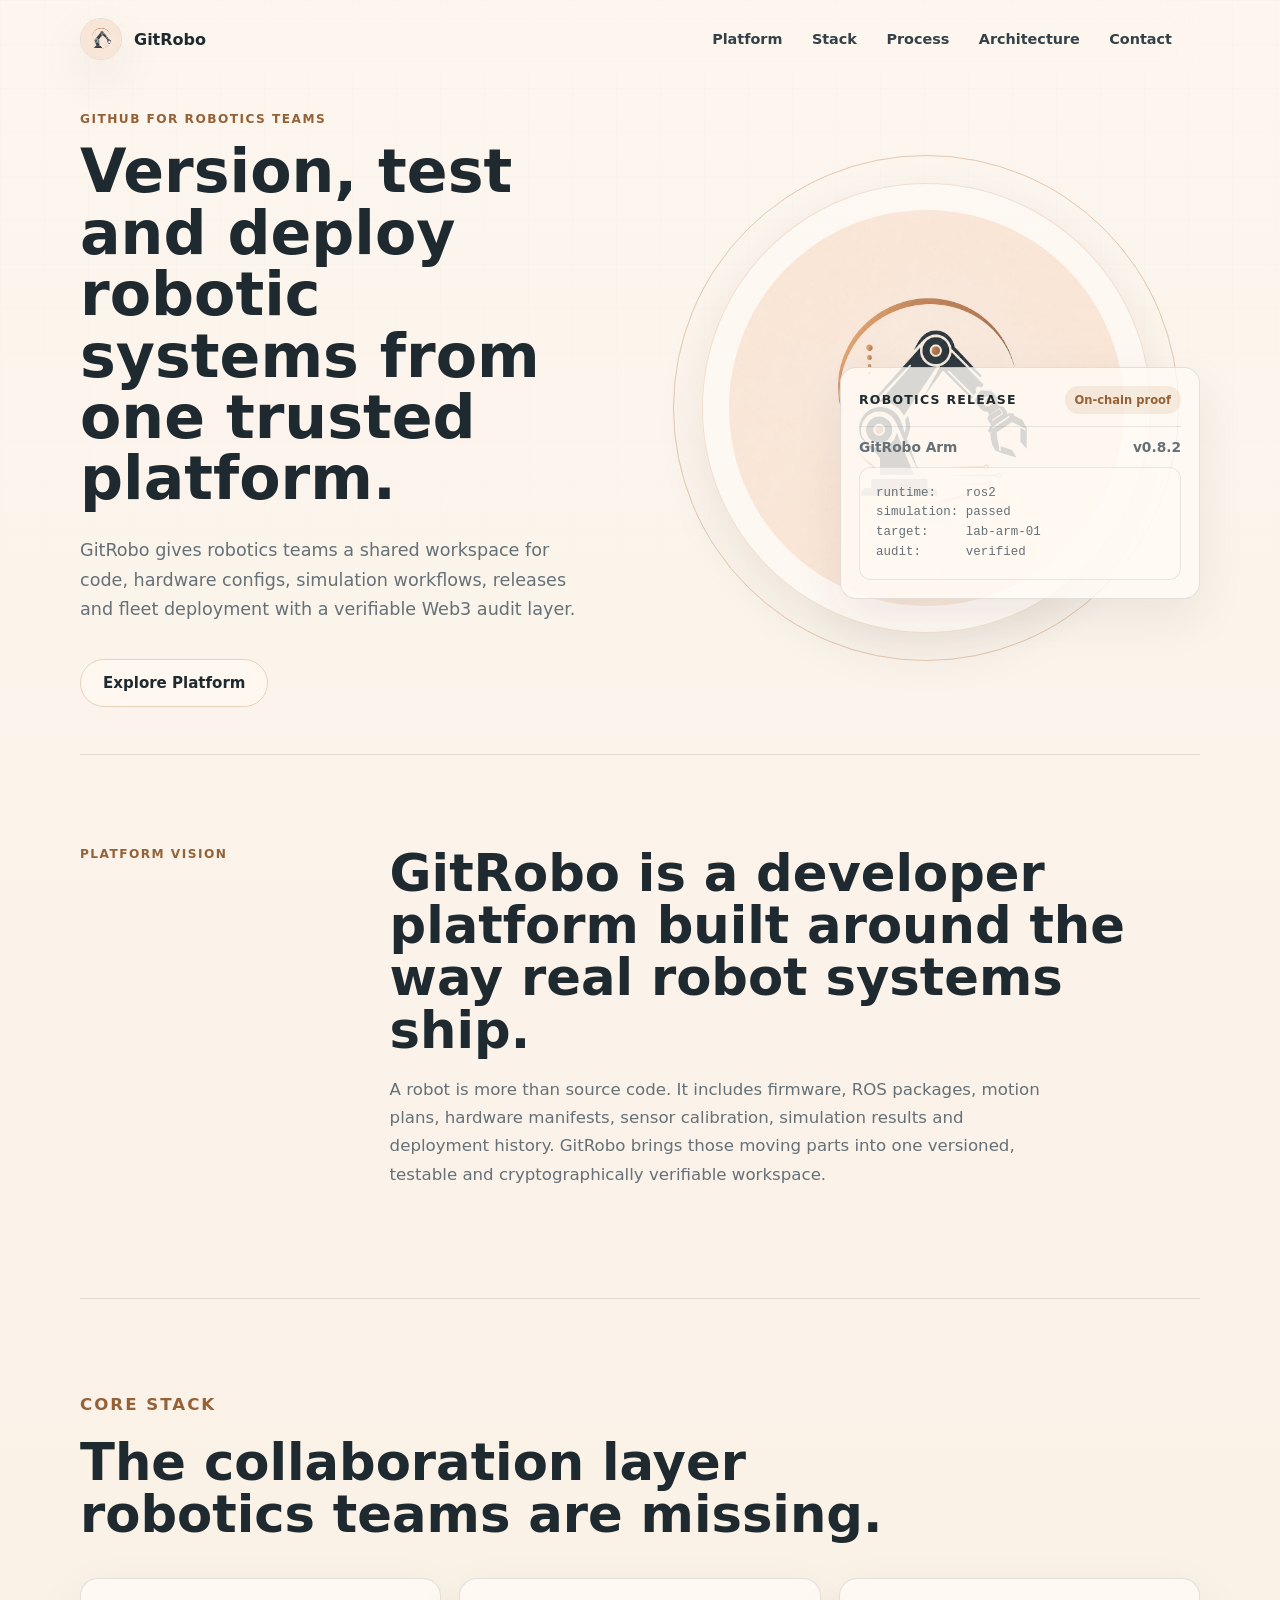
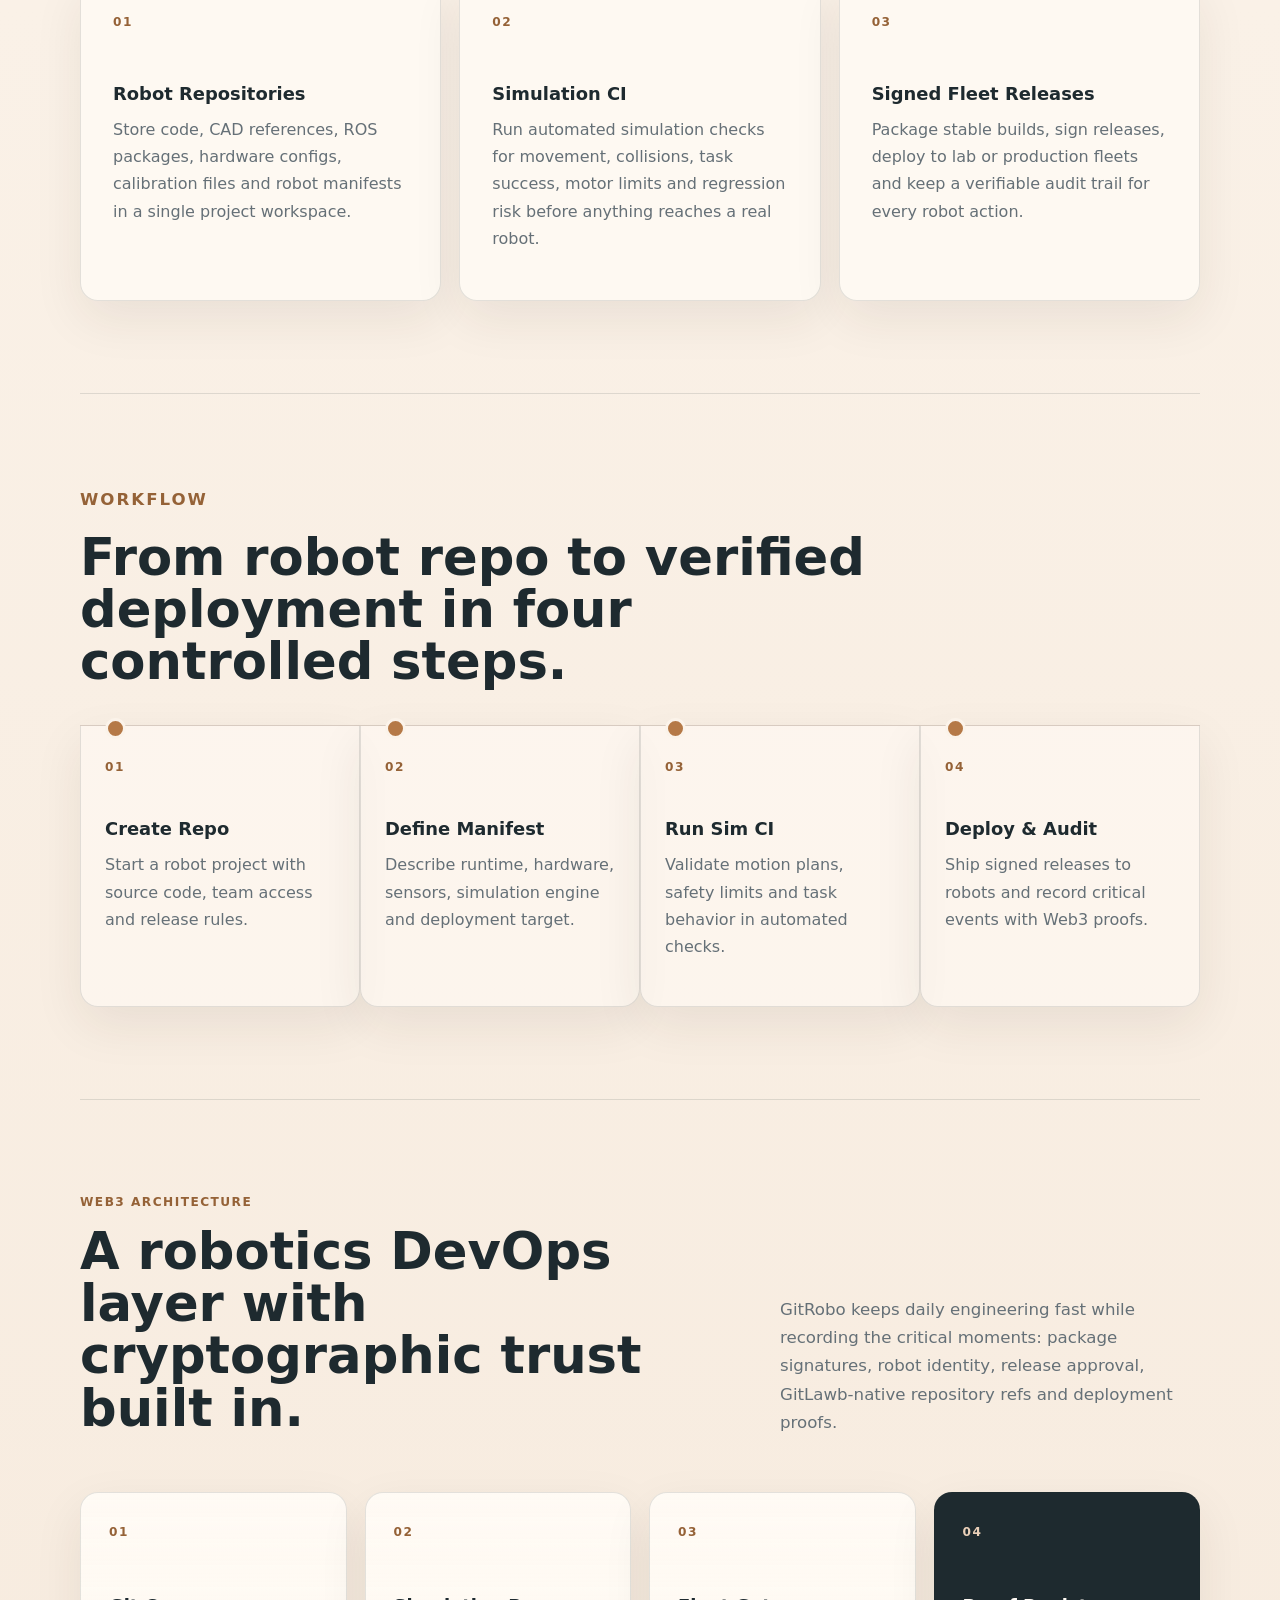
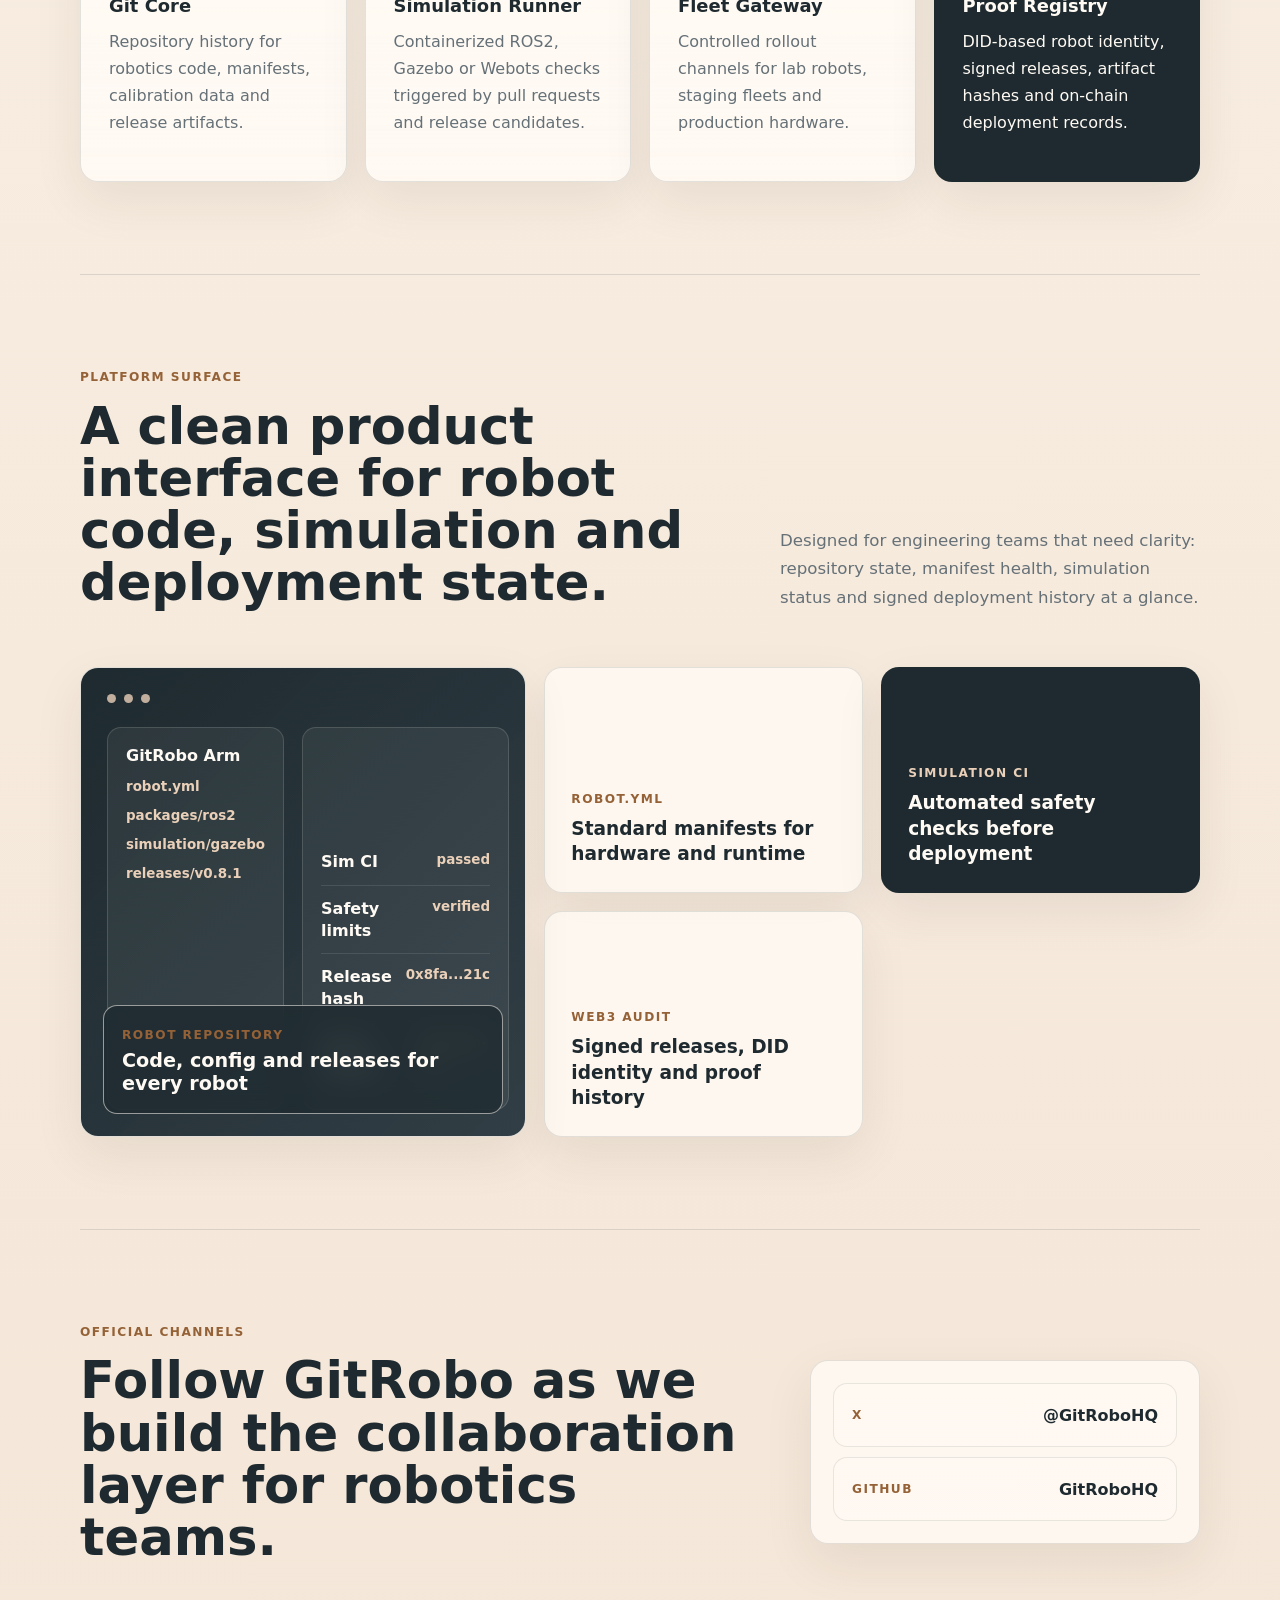
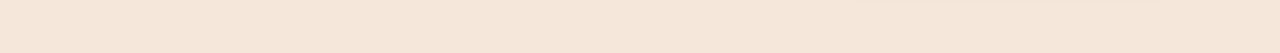
==== index.html @ 179873d1 "." ====
<!DOCTYPE html>
<html lang="en">
  <head>
    <meta charset="UTF-8" />
    <meta name="viewport" content="width=device-width, initial-scale=1.0" />
    <meta
      name="description"
      content="GitRobo is a Web3-ready developer platform for versioning, testing and deploying robotic systems."
    />
    <title>GitRobo | GitHub for Robotics</title>
    <link rel="icon" type="image/jpeg" href="assets/gitrobott.jpeg" />
    <link rel="apple-touch-icon" href="assets/apple-touch-icon.png" />
    <link rel="stylesheet" href="styles.css" />
  </head>
  <body>
    <header class="site-header">
      <a class="brand" href="#hero" aria-label="GitRobo home">
        <img src="assets/gitrobott.jpeg" alt="" class="brand__mark" />
        <span>GitRobo</span>
      </a>

      <nav class="site-nav" aria-label="Primary navigation">
        <a href="#overview">Platform</a>
        <a href="#features">Stack</a>
        <a href="#process">Process</a>
        <a href="#architecture">Architecture</a>
        <!-- <a href="app.html">Product</a> -->
        <a href="#contact">Contact</a>
      </nav>

      <!-- <a class="button button--small button--primary" href="app.html"
        >View Demo</a
      > -->
    </header>

    <main>
      <section class="hero section" id="hero">
        <div class="hero__content">
          <p class="eyebrow">GitHub for robotics teams</p>
          <h1>
            Version, test and deploy robotic systems from one trusted platform.
          </h1>
          <p class="hero__text">
            GitRobo gives robotics teams a shared workspace for code, hardware
            configs, simulation workflows, releases and fleet deployment with a
            verifiable Web3 audit layer.
          </p>
          <div class="hero__actions" aria-label="GitRobo actions">
            <!-- <a class="button button--primary" href="app.html"
              >Open Product Demo</a
            > -->
            <a class="button button--secondary" href="#overview"
              >Explore Platform</a
            >
          </div>
        </div>

        <div class="hero__visual" aria-label="GitRobo robotic arm logo">
          <div class="hero__image-shell">
            <img src="assets/gitrobott.jpeg" alt="GitRobo robotic arm logo" />
          </div>
          <div class="repo-panel" aria-label="GitRobo repository preview">
            <div class="repo-panel__topline">
              <span>Robotics Release</span>
              <strong>On-chain proof</strong>
            </div>
            <div class="repo-panel__meta">
              <span>GitRobo Arm</span>
              <span>v0.8.2</span>
            </div>
            <pre><code>runtime:    ros2
simulation: passed
target:     lab-arm-01
audit:      verified</code></pre>
          </div>
        </div>
      </section>

      <section class="intro section" id="overview">
        <div class="section-label">Platform Vision</div>
        <div class="intro__copy">
          <h2>
            GitRobo is a developer platform built around the way real robot
            systems ship.
          </h2>
          <p>
            A robot is more than source code. It includes firmware, ROS
            packages, motion plans, hardware manifests, sensor calibration,
            simulation results and deployment history. GitRobo brings those
            moving parts into one versioned, testable and cryptographically
            verifiable workspace.
          </p>
        </div>
      </section>

      <section class="features section" id="features">
        <div class="section-heading">
          <p class="eyebrow">Core Stack</p>
          <h2>The collaboration layer robotics teams are missing.</h2>
        </div>

        <div class="feature-grid">
          <article class="card">
            <span class="card__index">01</span>
            <h3>Robot Repositories</h3>
            <p>
              Store code, CAD references, ROS packages, hardware configs,
              calibration files and robot manifests in a single project
              workspace.
            </p>
          </article>
          <article class="card">
            <span class="card__index">02</span>
            <h3>Simulation CI</h3>
            <p>
              Run automated simulation checks for movement, collisions, task
              success, motor limits and regression risk before anything reaches
              a real robot.
            </p>
          </article>
          <article class="card">
            <span class="card__index">03</span>
            <h3>Signed Fleet Releases</h3>
            <p>
              Package stable builds, sign releases, deploy to lab or production
              fleets and keep a verifiable audit trail for every robot action.
            </p>
          </article>
        </div>
      </section>

      <section class="process section" id="process">
        <div class="section-heading">
          <p class="eyebrow">Workflow</p>
          <h2>
            From robot repo to verified deployment in four controlled steps.
          </h2>
        </div>

        <div class="timeline">
          <article class="step">
            <span>01</span>
            <h3>Create Repo</h3>
            <p>
              Start a robot project with source code, team access and release
              rules.
            </p>
          </article>
          <article class="step">
            <span>02</span>
            <h3>Define Manifest</h3>
            <p>
              Describe runtime, hardware, sensors, simulation engine and
              deployment target.
            </p>
          </article>
          <article class="step">
            <span>03</span>
            <h3>Run Sim CI</h3>
            <p>
              Validate motion plans, safety limits and task behavior in
              automated checks.
            </p>
          </article>
          <article class="step">
            <span>04</span>
            <h3>Deploy & Audit</h3>
            <p>
              Ship signed releases to robots and record critical events with
              Web3 proofs.
            </p>
          </article>
        </div>
      </section>

      <section class="architecture section" id="architecture">
        <div class="section-heading section-heading--split">
          <div>
            <p class="eyebrow">Web3 Architecture</p>
            <h2>A robotics DevOps layer with cryptographic trust built in.</h2>
          </div>
          <p>
            GitRobo keeps daily engineering fast while recording the critical
            moments: package signatures, robot identity, release approval,
            GitLawb-native repository refs and deployment proofs.
          </p>
        </div>

        <div class="architecture-grid">
          <article class="architecture-card">
            <span>01</span>
            <h3>Git Core</h3>
            <p>
              Repository history for robotics code, manifests, calibration data
              and release artifacts.
            </p>
          </article>
          <article class="architecture-card">
            <span>02</span>
            <h3>Simulation Runner</h3>
            <p>
              Containerized ROS2, Gazebo or Webots checks triggered by pull
              requests and release candidates.
            </p>
          </article>
          <article class="architecture-card">
            <span>03</span>
            <h3>Fleet Gateway</h3>
            <p>
              Controlled rollout channels for lab robots, staging fleets and
              production hardware.
            </p>
          </article>
          <article class="architecture-card architecture-card--dark">
            <span>04</span>
            <h3>Proof Registry</h3>
            <p>
              DID-based robot identity, signed releases, artifact hashes and
              on-chain deployment records.
            </p>
          </article>
        </div>
      </section>

      <section class="gallery section" id="gallery">
        <div class="section-heading section-heading--split">
          <div>
            <p class="eyebrow">Platform Surface</p>
            <h2>
              A clean product interface for robot code, simulation and
              deployment state.
            </h2>
          </div>
          <p>
            Designed for engineering teams that need clarity: repository state,
            manifest health, simulation status and signed deployment history at
            a glance.
          </p>
        </div>

        <div class="gallery-grid">
          <article class="gallery-feature">
            <div
              class="product-window"
              aria-label="GitRobo product interface preview"
            >
              <div class="product-window__bar">
                <span></span>
                <span></span>
                <span></span>
              </div>
              <div class="product-window__body">
                <div class="repo-tree">
                  <strong>GitRobo Arm</strong>
                  <span>robot.yml</span>
                  <span>packages/ros2</span>
                  <span>simulation/gazebo</span>
                  <span>releases/v0.8.1</span>
                </div>
                <div class="pipeline-list">
                  <p><strong>Sim CI</strong><span>passed</span></p>
                  <p><strong>Safety limits</strong><span>verified</span></p>
                  <p><strong>Release hash</strong><span>0x8fa...21c</span></p>
                  <p><strong>Fleet target</strong><span>lab-arm-01</span></p>
                </div>
              </div>
            </div>
            <div class="gallery-feature__caption">
              <span>Robot Repository</span>
              <strong>Code, config and releases for every robot</strong>
            </div>
          </article>
          <article class="gallery-card">
            <span>robot.yml</span>
            <strong>Standard manifests for hardware and runtime</strong>
          </article>
          <article class="gallery-card">
            <span>Simulation CI</span>
            <strong>Automated safety checks before deployment</strong>
          </article>
          <article class="gallery-card">
            <span>Web3 Audit</span>
            <strong>Signed releases, DID identity and proof history</strong>
          </article>
        </div>
      </section>
    </main>

    <footer class="contact section" id="contact">
      <div>
        <p class="eyebrow">Official Channels</p>
        <h2>
          Follow GitRobo as we build the collaboration layer for robotics teams.
        </h2>
      </div>
      <div class="contact__panel">
        <a
          class="social-link"
          href="https://x.com/GitRoboHQ"
          target="_blank"
          rel="noreferrer"
        >
          <span>X</span>
          <strong>@GitRoboHQ</strong>
        </a>
        <a
          class="social-link"
          href="https://github.com/GitRoboHQ"
          target="_blank"
          rel="noreferrer"
        >
          <span>GitHub</span>
          <strong>GitRoboHQ</strong>
        </a>
      </div>
    </footer>
  </body>
</html>
---- styles.css ----
:root {
  --color-cream-50: #fbf3ea;
  --color-cream-100: #f4e6d7;
  --color-cream-200: #ead6c3;
  --color-graphite-900: #1e2a2f;
  --color-graphite-700: #344148;
  --color-graphite-500: #657077;
  --color-bronze-600: #b57947;
  --color-bronze-700: #956237;
  --color-bronze-100: #ead0b9;
  --color-surface: rgba(255, 250, 244, 0.82);
  --color-line: rgba(30, 42, 47, 0.12);
  --shadow-soft: 0 18px 50px rgba(56, 41, 29, 0.08);
  --radius-card: 18px;
  --radius-control: 999px;
  --container: min(1120px, calc(100vw - 40px));
  --font-main: Inter, ui-sans-serif, system-ui, -apple-system,
    BlinkMacSystemFont, "Segoe UI", sans-serif;
}

* {
  box-sizing: border-box;
}

html {
  scroll-behavior: smooth;
}

body {
  margin: 0;
  min-width: 320px;
  color: var(--color-graphite-900);
  font-family: var(--font-main);
  background: linear-gradient(
      180deg,
      rgba(255, 250, 244, 0.42),
      rgba(244, 230, 215, 0.92)
    ),
    var(--color-cream-50);
}

body::before {
  position: fixed;
  inset: 0;
  z-index: -1;
  pointer-events: none;
  content: "";
  background-image: linear-gradient(
      rgba(30, 42, 47, 0.035) 1px,
      transparent 1px
    ),
    linear-gradient(90deg, rgba(30, 42, 47, 0.035) 1px, transparent 1px);
  background-size: 44px 44px;
  mask-image: linear-gradient(to bottom, rgba(0, 0, 0, 0.34), transparent 76%);
}

a {
  color: inherit;
  text-decoration: none;
}

img {
  display: block;
  max-width: 100%;
}

.site-header {
  position: sticky;
  top: 0;
  z-index: 10;
  display: grid;
  grid-template-columns: auto 1fr auto;
  gap: 28px;
  align-items: center;
  width: var(--container);
  margin: 0 auto;
  padding: 18px 0;
  backdrop-filter: blur(16px);
}

.brand,
.site-nav,
.hero__actions,
.contact__panel {
  display: flex;
  align-items: center;
}

.brand {
  gap: 12px;
  font-size: 1rem;
  font-weight: 800;
  letter-spacing: 0;
}

.brand__mark {
  width: 42px;
  height: 42px;
  border: 1px solid var(--color-line);
  border-radius: 50%;
  object-fit: cover;
  box-shadow: var(--shadow-soft);
}

.site-nav {
  justify-content: flex-end;
  gap: clamp(14px, 2.3vw, 30px);
  color: var(--color-graphite-700);
  font-size: 0.9rem;
  font-weight: 600;
}

.site-nav a {
  transition: color 180ms ease;
}

.site-nav a:hover {
  color: var(--color-bronze-700);
}

.button {
  display: inline-flex;
  align-items: center;
  justify-content: center;
  min-height: 48px;
  padding: 0 22px;
  border: 1px solid transparent;
  border-radius: var(--radius-control);
  font-size: 0.94rem;
  font-weight: 800;
  transition: transform 180ms ease, border-color 180ms ease,
    background 180ms ease;
}

.button:hover {
  transform: translateY(-1px);
}

.button--small {
  min-height: 42px;
  padding-inline: 18px;
  font-size: 0.86rem;
}

.button--primary {
  color: #fffaf4;
  background: var(--color-graphite-900);
}

.button--primary:hover {
  background: #111a1e;
}

.button--secondary {
  color: var(--color-graphite-900);
  border-color: var(--color-bronze-100);
  background: rgba(255, 250, 244, 0.62);
}

.button--secondary:hover {
  border-color: var(--color-bronze-600);
}

.section {
  width: var(--container);
  margin: 0 auto;
}

.hero {
  display: grid;
  grid-template-columns: minmax(0, 0.95fr) minmax(360px, 1.05fr);
  gap: clamp(44px, 6vw, 88px);
  align-items: center;
  min-height: calc(84svh - 80px);
  padding: 28px 0 44px;
}

.hero__content {
  max-width: 640px;
}

.eyebrow,
.section-label,
.card__index,
.step span,
.architecture-card span,
.gallery-card span,
.gallery-feature__caption span {
  color: var(--color-bronze-700);
  font-size: 0.76rem;
  font-weight: 800;
  letter-spacing: 0.12em;
  text-transform: uppercase;
}

h1,
h2,
h3,
p {
  margin-top: 0;
}

h1,
h2 {
  letter-spacing: 0;
  line-height: 1.02;
}

h1 {
  max-width: 760px;
  margin-bottom: 26px;
  font-size: clamp(2.9rem, 4.7vw, 4.8rem);
  font-weight: 800;
}

h2 {
  margin-bottom: 20px;
  font-size: clamp(2.1rem, 4vw, 4rem);
  font-weight: 800;
}

h3 {
  margin-bottom: 12px;
  font-size: 1.12rem;
}

p {
  color: var(--color-graphite-500);
  line-height: 1.7;
}

.hero__text {
  max-width: 560px;
  margin-bottom: 34px;
  font-size: 1.1rem;
}

.hero__actions {
  flex-wrap: wrap;
  gap: 12px;
}

.hero__visual {
  position: relative;
  display: grid;
  place-items: center;
  min-height: 410px;
}

.hero__visual::before,
.hero__visual::after {
  position: absolute;
  content: "";
  border: 1px solid rgba(181, 121, 71, 0.36);
  border-radius: 50%;
}

.hero__visual::before {
  width: min(92%, 560px);
  aspect-ratio: 1;
}

.hero__visual::after {
  width: min(68%, 410px);
  aspect-ratio: 1;
  border-color: rgba(30, 42, 47, 0.08);
}

.hero__image-shell {
  position: relative;
  z-index: 1;
  width: min(82%, 470px);
  padding: clamp(16px, 2.4vw, 26px);
  border: 1px solid rgba(181, 121, 71, 0.2);
  border-radius: 50%;
  background: rgba(255, 250, 244, 0.72);
  box-shadow: var(--shadow-soft);
}

.hero__image-shell img {
  aspect-ratio: 1;
  border-radius: 50%;
  object-fit: cover;
}

.repo-panel {
  position: absolute;
  right: 0;
  bottom: 34px;
  z-index: 2;
  width: min(78%, 360px);
  padding: 18px;
  border: 1px solid var(--color-line);
  border-radius: 16px;
  background: var(--color-surface);
  box-shadow: var(--shadow-soft);
}

.repo-panel__topline {
  display: flex;
  align-items: center;
  justify-content: space-between;
  gap: 14px;
  margin-bottom: 12px;
}

.repo-panel__topline span,
.repo-panel__meta,
.repo-panel pre {
  color: var(--color-graphite-500);
}

.repo-panel__topline span {
  color: var(--color-graphite-900);
  font-size: 0.78rem;
  font-weight: 800;
  letter-spacing: 0.1em;
  text-transform: uppercase;
}

.repo-panel__topline strong {
  flex: 0 0 auto;
  padding: 7px 10px;
  border-radius: var(--radius-control);
  color: var(--color-bronze-700);
  background: rgba(181, 121, 71, 0.12);
  font-size: 0.72rem;
  font-weight: 800;
  white-space: nowrap;
}

.repo-panel__meta {
  display: flex;
  align-items: center;
  justify-content: space-between;
  gap: 12px;
  margin-bottom: 12px;
  padding-top: 12px;
  border-top: 1px solid rgba(30, 42, 47, 0.1);
  font-size: 0.86rem;
  font-weight: 750;
}

.repo-panel pre {
  margin: 0;
  padding: 16px;
  overflow: hidden;
  border: 1px solid rgba(30, 42, 47, 0.1);
  border-radius: 12px;
  background: rgba(255, 250, 244, 0.68);
  font-family: "SFMono-Regular", Consolas, "Liberation Mono", monospace;
  font-size: 0.78rem;
  line-height: 1.58;
  white-space: pre-wrap;
}

.intro,
.features,
.process,
.architecture,
.gallery,
.contact {
  padding: 92px 0;
  border-top: 1px solid var(--color-line);
}

.intro {
  display: grid;
  grid-template-columns: 220px 1fr;
  gap: clamp(30px, 7vw, 96px);
}

.intro__copy {
  max-width: 830px;
}

.intro__copy p,
.section-heading > p,
.section-heading--split > p {
  max-width: 660px;
  font-size: 1.04rem;
}

.section-heading {
  max-width: 820px;
  margin-bottom: 38px;
}

.section-heading--split {
  display: grid;
  grid-template-columns: minmax(0, 1fr) minmax(280px, 420px);
  gap: 36px;
  max-width: none;
  align-items: end;
}

.feature-grid {
  display: grid;
  grid-template-columns: repeat(3, minmax(0, 1fr));
  gap: 18px;
}

.card,
.step,
.gallery-card {
  border: 1px solid var(--color-line);
  border-radius: var(--radius-card);
  background: var(--color-surface);
  box-shadow: var(--shadow-soft);
}

.card {
  min-height: 270px;
  padding: 32px;
}

.card__index {
  display: inline-block;
  margin-bottom: 54px;
}

.timeline {
  display: grid;
  grid-template-columns: repeat(4, minmax(0, 1fr));
  border-top: 1px solid rgba(181, 121, 71, 0.36);
}

.step {
  position: relative;
  min-height: 245px;
  margin-top: -1px;
  padding: 30px 24px;
  border-top-left-radius: 0;
  border-top-right-radius: 0;
  background: rgba(255, 250, 244, 0.58);
}

.step::before {
  position: absolute;
  top: -8px;
  left: 24px;
  width: 15px;
  height: 15px;
  border: 3px solid var(--color-cream-50);
  border-radius: 50%;
  background: var(--color-bronze-600);
  content: "";
}

.step span {
  display: inline-block;
  margin-bottom: 44px;
}

.architecture-grid {
  display: grid;
  grid-template-columns: repeat(4, minmax(0, 1fr));
  gap: 18px;
}

.architecture-card {
  min-height: 290px;
  padding: 28px;
  border: 1px solid var(--color-line);
  border-radius: var(--radius-card);
  background: linear-gradient(
      180deg,
      rgba(255, 250, 244, 0.88),
      rgba(255, 250, 244, 0.62)
    ),
    var(--color-surface);
  box-shadow: var(--shadow-soft);
}

.architecture-card span {
  display: inline-block;
  margin-bottom: 56px;
}

.architecture-card--dark {
  background: var(--color-graphite-900);
}

.architecture-card--dark h3,
.architecture-card--dark p {
  color: #fffaf4;
}

.architecture-card--dark span {
  color: var(--color-bronze-100);
}

.gallery-grid {
  display: grid;
  grid-template-columns: 1.4fr 1fr 1fr;
  grid-template-rows: repeat(2, minmax(210px, auto));
  gap: 18px;
}

.gallery-feature {
  position: relative;
  display: grid;
  align-items: stretch;
  grid-row: span 2;
  min-height: 470px;
  overflow: hidden;
  border: 1px solid var(--color-line);
  border-radius: var(--radius-card);
  background: var(--color-surface);
  box-shadow: var(--shadow-soft);
}

.product-window {
  display: flex;
  min-height: 100%;
  padding: 26px;
  flex-direction: column;
  background: linear-gradient(
      135deg,
      rgba(30, 42, 47, 0.96),
      rgba(52, 65, 72, 0.88)
    ),
    var(--color-graphite-900);
}

.product-window__bar {
  display: flex;
  gap: 8px;
  margin-bottom: 24px;
}

.product-window__bar span {
  width: 9px;
  height: 9px;
  border-radius: 50%;
  background: rgba(234, 208, 185, 0.8);
}

.product-window__body {
  display: grid;
  grid-template-columns: 0.86fr 1.14fr;
  gap: 18px;
  flex: 1;
}

.repo-tree,
.pipeline-list {
  padding: 18px;
  border: 1px solid rgba(255, 250, 244, 0.14);
  border-radius: 14px;
  background: rgba(255, 250, 244, 0.06);
}

.repo-tree {
  display: flex;
  flex-direction: column;
  gap: 14px;
}

.repo-tree strong,
.pipeline-list strong {
  color: #fffaf4;
}

.repo-tree span,
.pipeline-list span {
  color: var(--color-bronze-100);
  font-size: 0.84rem;
  font-weight: 700;
}

.pipeline-list {
  display: flex;
  flex-direction: column;
  justify-content: flex-end;
  gap: 12px;
}

.pipeline-list p {
  display: flex;
  justify-content: space-between;
  gap: 14px;
  margin: 0;
  padding-bottom: 12px;
  border-bottom: 1px solid rgba(255, 250, 244, 0.1);
  line-height: 1.35;
}

.gallery-feature__caption {
  position: absolute;
  right: 22px;
  bottom: 22px;
  left: 22px;
  padding: 18px;
  border: 1px solid rgba(255, 250, 244, 0.55);
  border-radius: 14px;
  background: rgba(30, 42, 47, 0.82);
  backdrop-filter: blur(14px);
}

.gallery-feature__caption strong {
  display: block;
  margin-top: 6px;
  color: #fffaf4;
  font-size: 1.2rem;
}

.gallery-card {
  display: flex;
  min-height: 210px;
  padding: 26px;
  flex-direction: column;
  justify-content: flex-end;
}

.gallery-card strong {
  display: block;
  max-width: 260px;
  margin-top: 10px;
  font-size: 1.16rem;
  line-height: 1.35;
}

.gallery-card:nth-child(3) {
  background: var(--color-graphite-900);
}

.gallery-card:nth-child(3) strong {
  color: #fffaf4;
}

.gallery-card:nth-child(3) span {
  color: var(--color-bronze-100);
}

.contact {
  display: grid;
  grid-template-columns: minmax(0, 1fr) minmax(280px, 390px);
  gap: 48px;
  align-items: center;
  padding-bottom: 70px;
}

.contact h2 {
  max-width: 780px;
}

.contact__panel {
  align-items: stretch;
  padding: 22px;
  border: 1px solid var(--color-line);
  border-radius: var(--radius-card);
  flex-direction: column;
  gap: 10px;
  background: var(--color-surface);
  box-shadow: var(--shadow-soft);
}

.social-link {
  display: flex;
  align-items: center;
  justify-content: space-between;
  gap: 18px;
  min-height: 64px;
  padding: 0 18px;
  border: 1px solid rgba(30, 42, 47, 0.1);
  border-radius: 14px;
  color: var(--color-graphite-900);
  background: rgba(255, 250, 244, 0.56);
  transition: border-color 180ms ease, background 180ms ease,
    transform 180ms ease;
}

.social-link:hover {
  transform: translateY(-1px);
  border-color: rgba(181, 121, 71, 0.4);
  background: rgba(255, 250, 244, 0.82);
}

.social-link span {
  color: var(--color-bronze-700);
  font-size: 0.76rem;
  font-weight: 800;
  letter-spacing: 0.12em;
  text-transform: uppercase;
}

.social-link strong {
  font-size: 1rem;
  font-weight: 800;
}

@media (max-width: 920px) {
  .site-header {
    grid-template-columns: 1fr auto;
  }

  .site-nav {
    display: none;
  }

  .hero,
  .intro,
  .section-heading--split,
  .contact {
    grid-template-columns: 1fr;
  }

  .hero {
    min-height: auto;
    padding-top: 54px;
  }

  .hero__visual {
    min-height: 440px;
  }

  .feature-grid,
  .architecture-grid,
  .timeline {
    grid-template-columns: repeat(2, minmax(0, 1fr));
  }

  .gallery-grid {
    grid-template-columns: 1fr 1fr;
  }
}

@media (max-width: 640px) {
  :root {
    --container: min(100vw - 28px, 1120px);
  }

  .site-header {
    padding: 14px 0;
  }

  .brand__mark {
    width: 36px;
    height: 36px;
  }

  .button--small {
    min-height: 38px;
    padding-inline: 14px;
  }

  h1 {
    font-size: clamp(2.55rem, 12vw, 3.8rem);
  }

  .hero {
    padding-bottom: 74px;
  }

  .hero__visual {
    min-height: 350px;
  }

  .hero__image-shell {
    width: min(88%, 340px);
  }

  .repo-panel {
    right: 8px;
    bottom: 18px;
    width: min(92%, 330px);
  }

  .intro,
  .features,
  .process,
  .architecture,
  .gallery,
  .contact {
    padding: 68px 0;
  }

  .feature-grid,
  .architecture-grid,
  .timeline,
  .gallery-grid {
    grid-template-columns: 1fr;
  }

  .card,
  .step,
  .gallery-card {
    min-height: auto;
  }

  .card__index,
  .step span {
    margin-bottom: 34px;
  }

  .gallery-feature {
    min-height: 360px;
  }

  .product-window {
    padding: 18px;
  }

  .product-window__body {
    grid-template-columns: 1fr;
  }
}
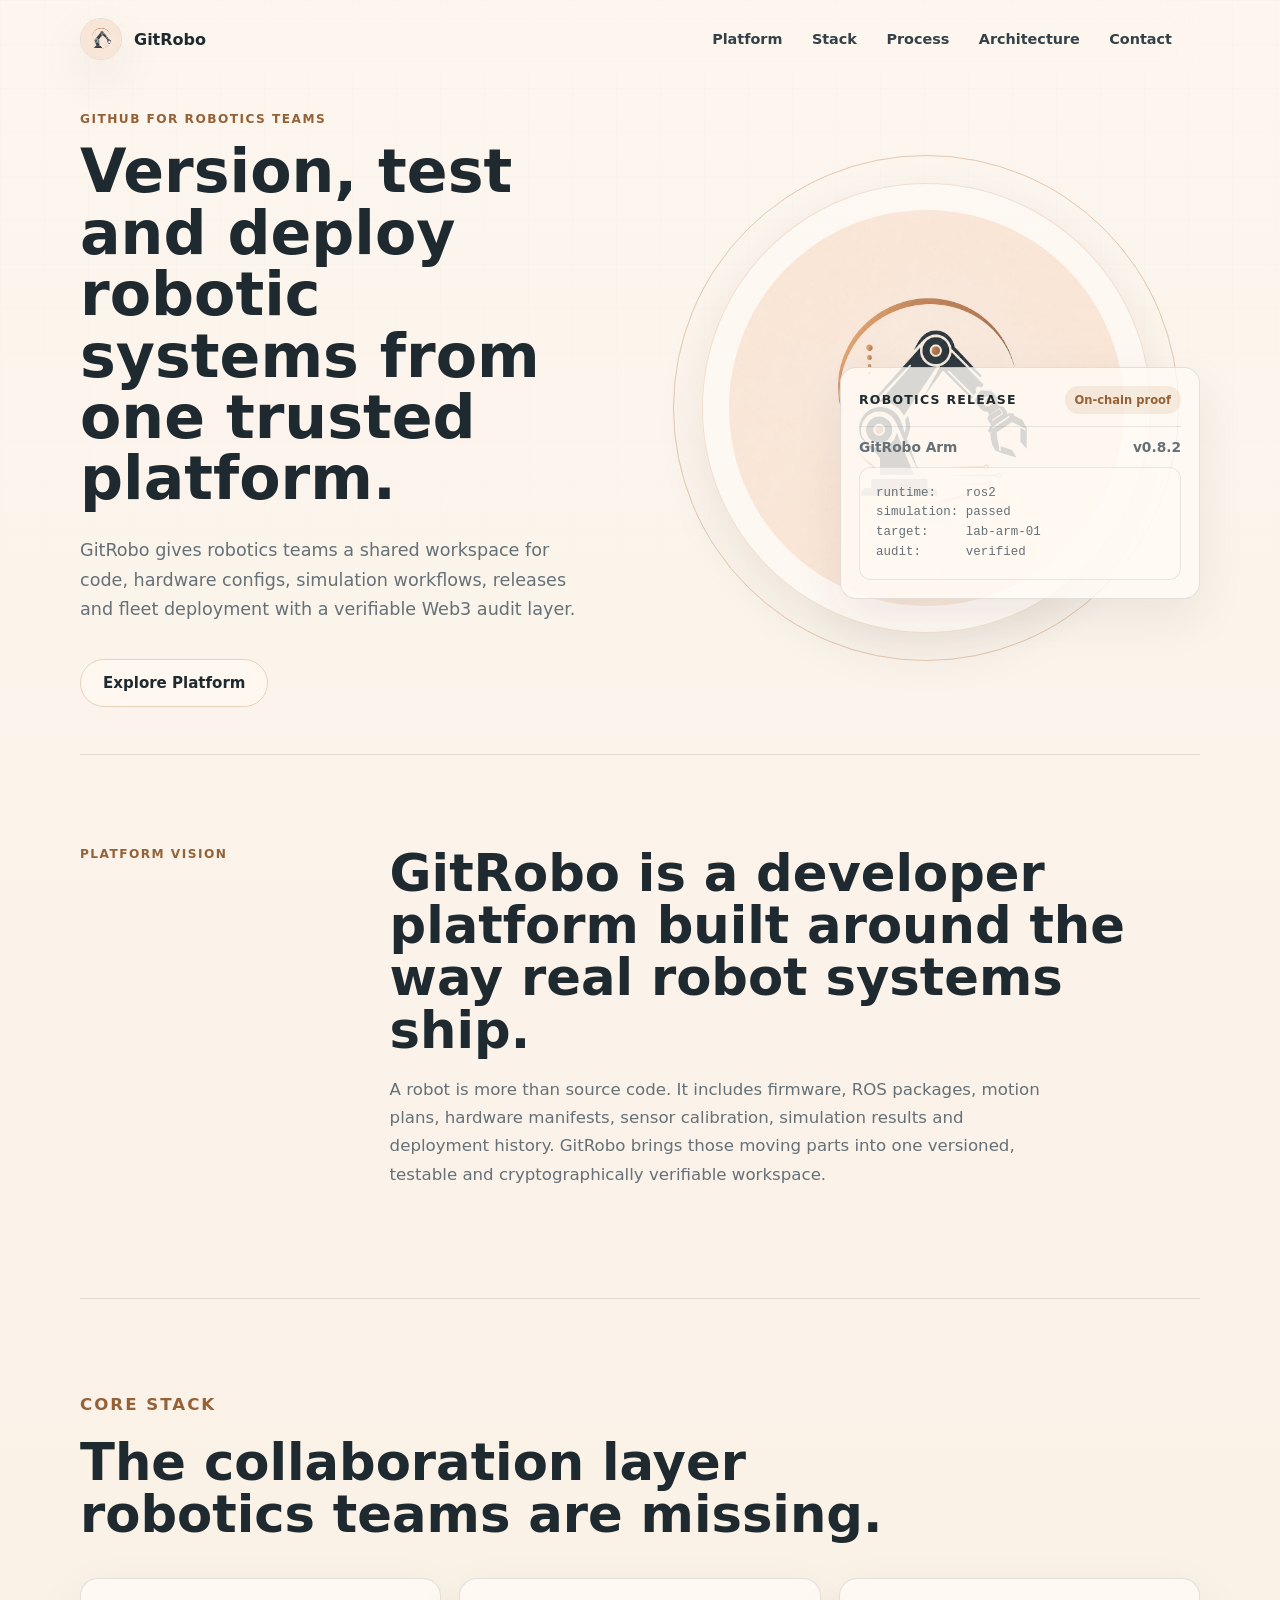
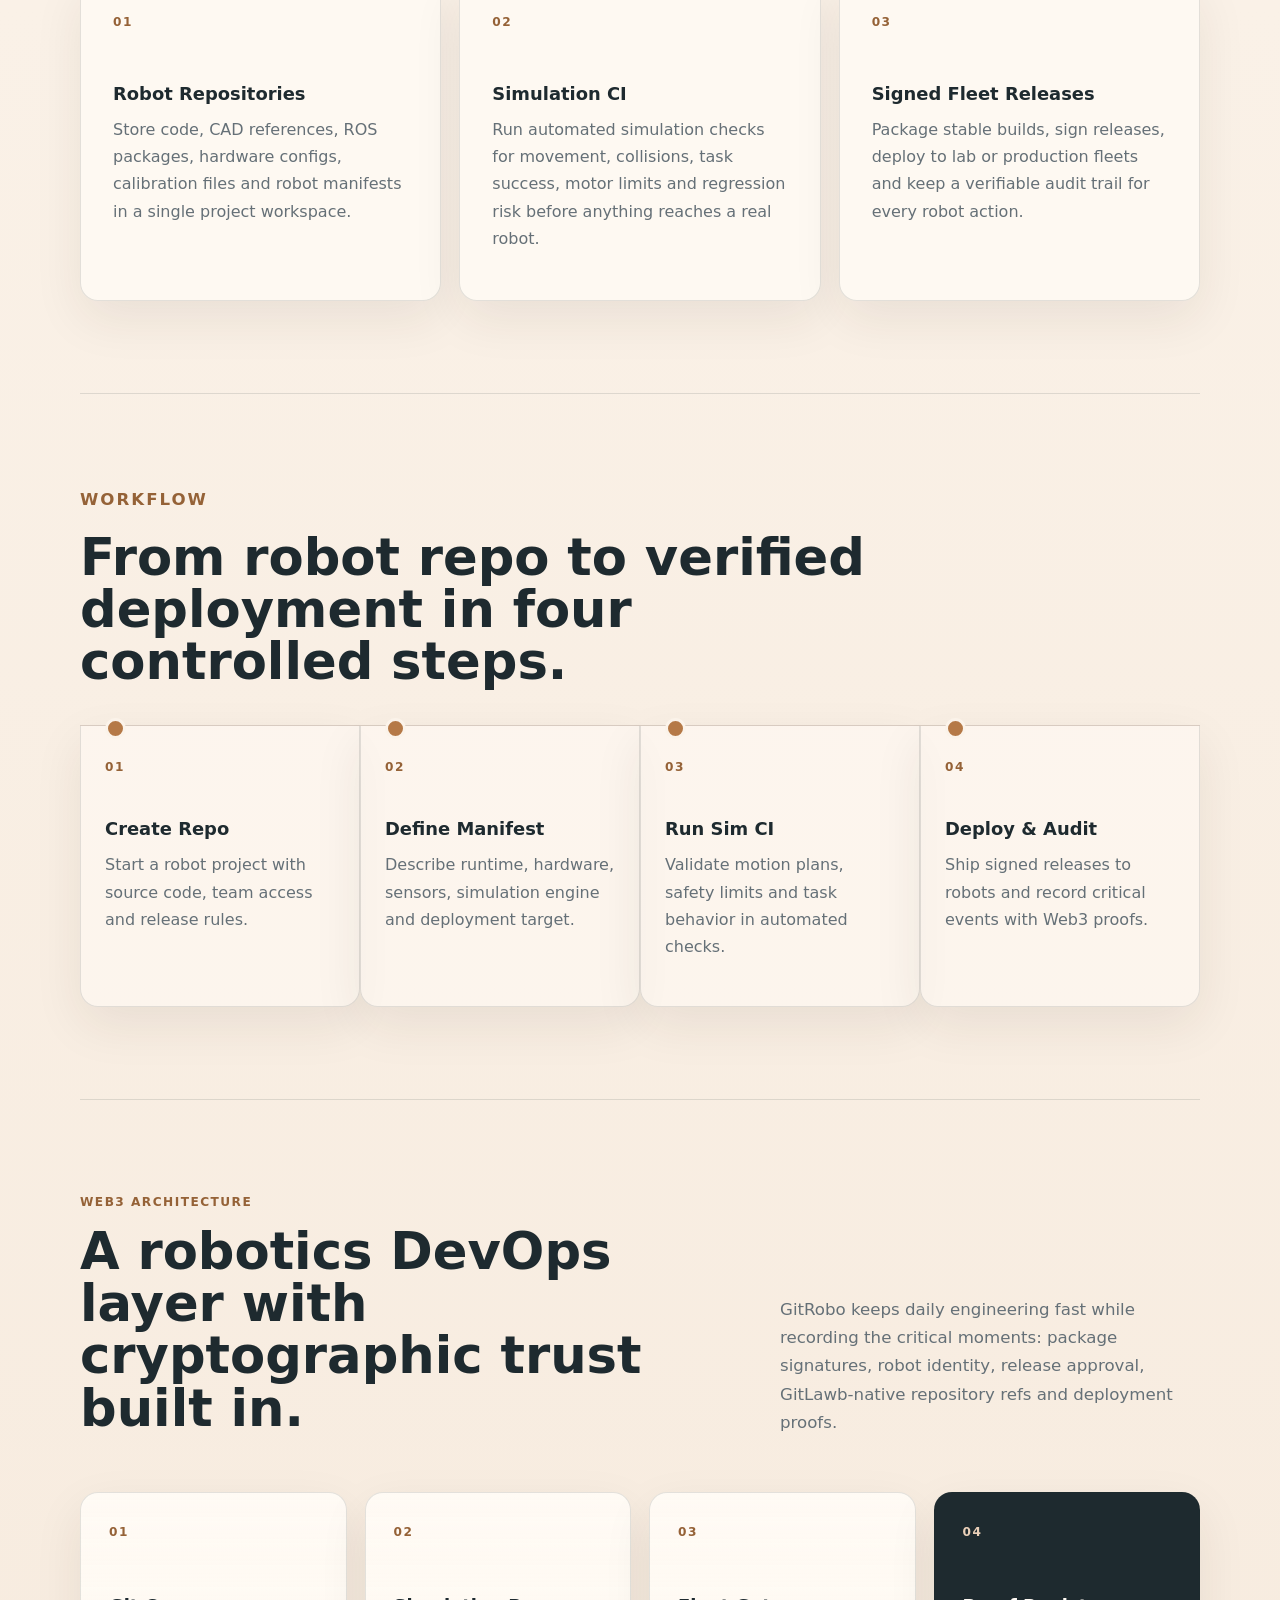
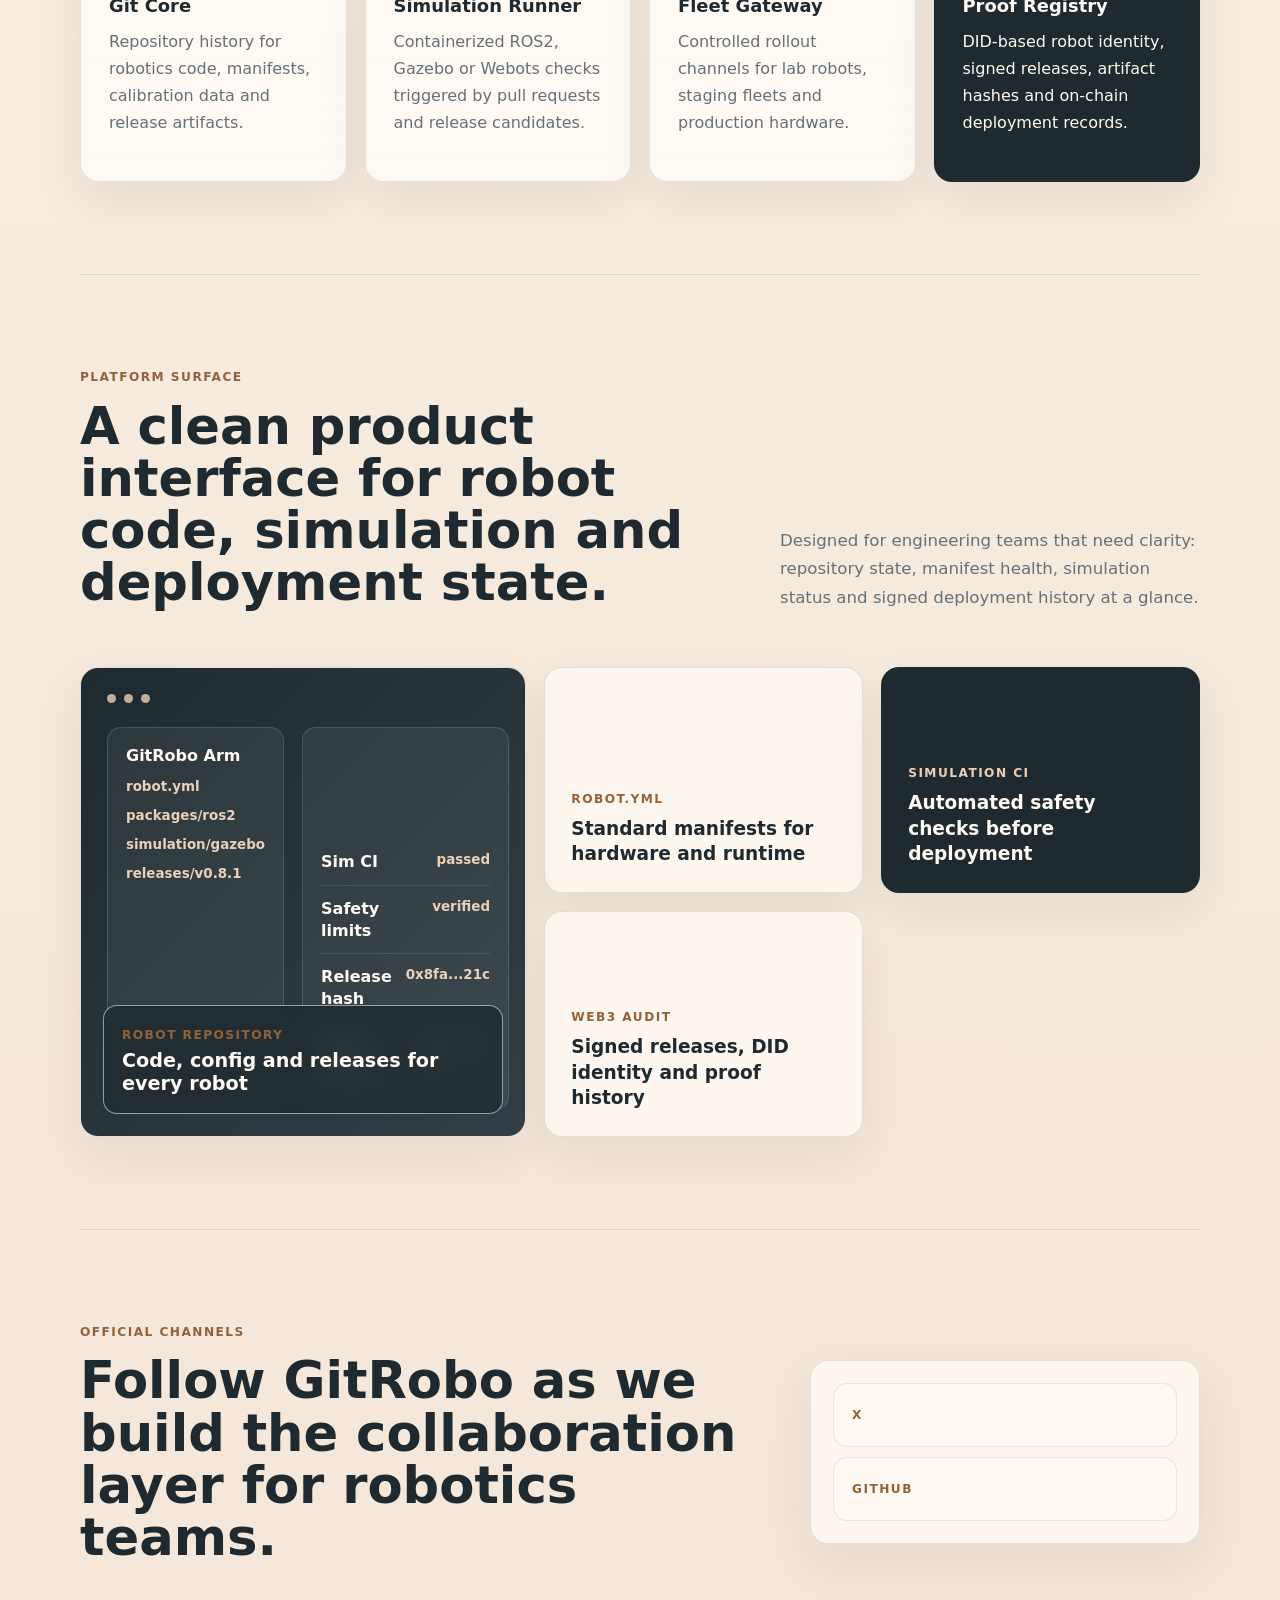
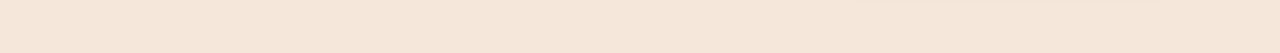
==== commit 1d5fa454: "." ====
--- a/index.html
+++ b/index.html
@@ -296,12 +296,12 @@
       <div class="contact__panel">
         <a
           class="social-link"
-          href="https://x.com/GitRoboHQ"
+          href="https://x.com/GitRobocoin"
           target="_blank"
           rel="noreferrer"
         >
           <span>X</span>
-          <strong>@GitRoboHQ</strong>
+          <!-- <strong>@GitRoboHQ</strong> -->
         </a>
         <a
           class="social-link"
@@ -310,7 +310,7 @@
           rel="noreferrer"
         >
           <span>GitHub</span>
-          <strong>GitRoboHQ</strong>
+          <!-- <strong>GitRoboHQ</strong> -->
         </a>
       </div>
     </footer>
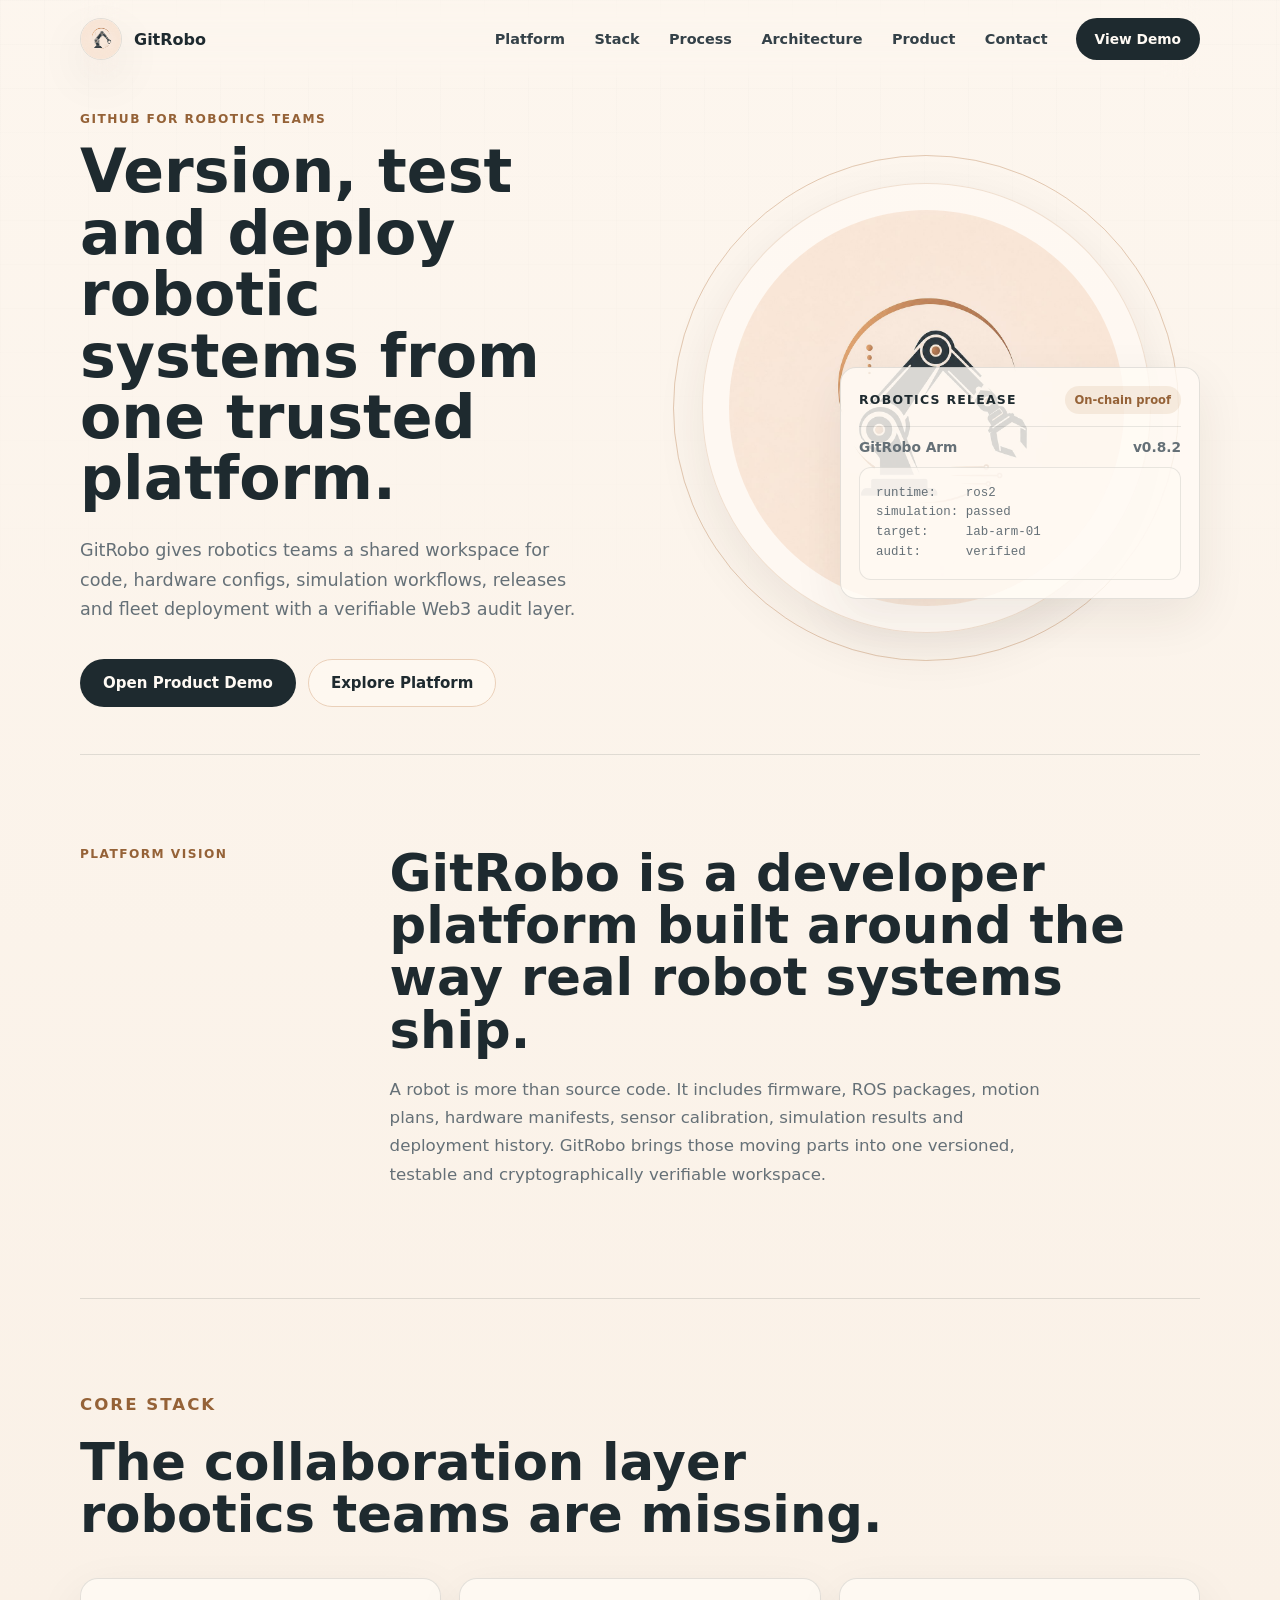
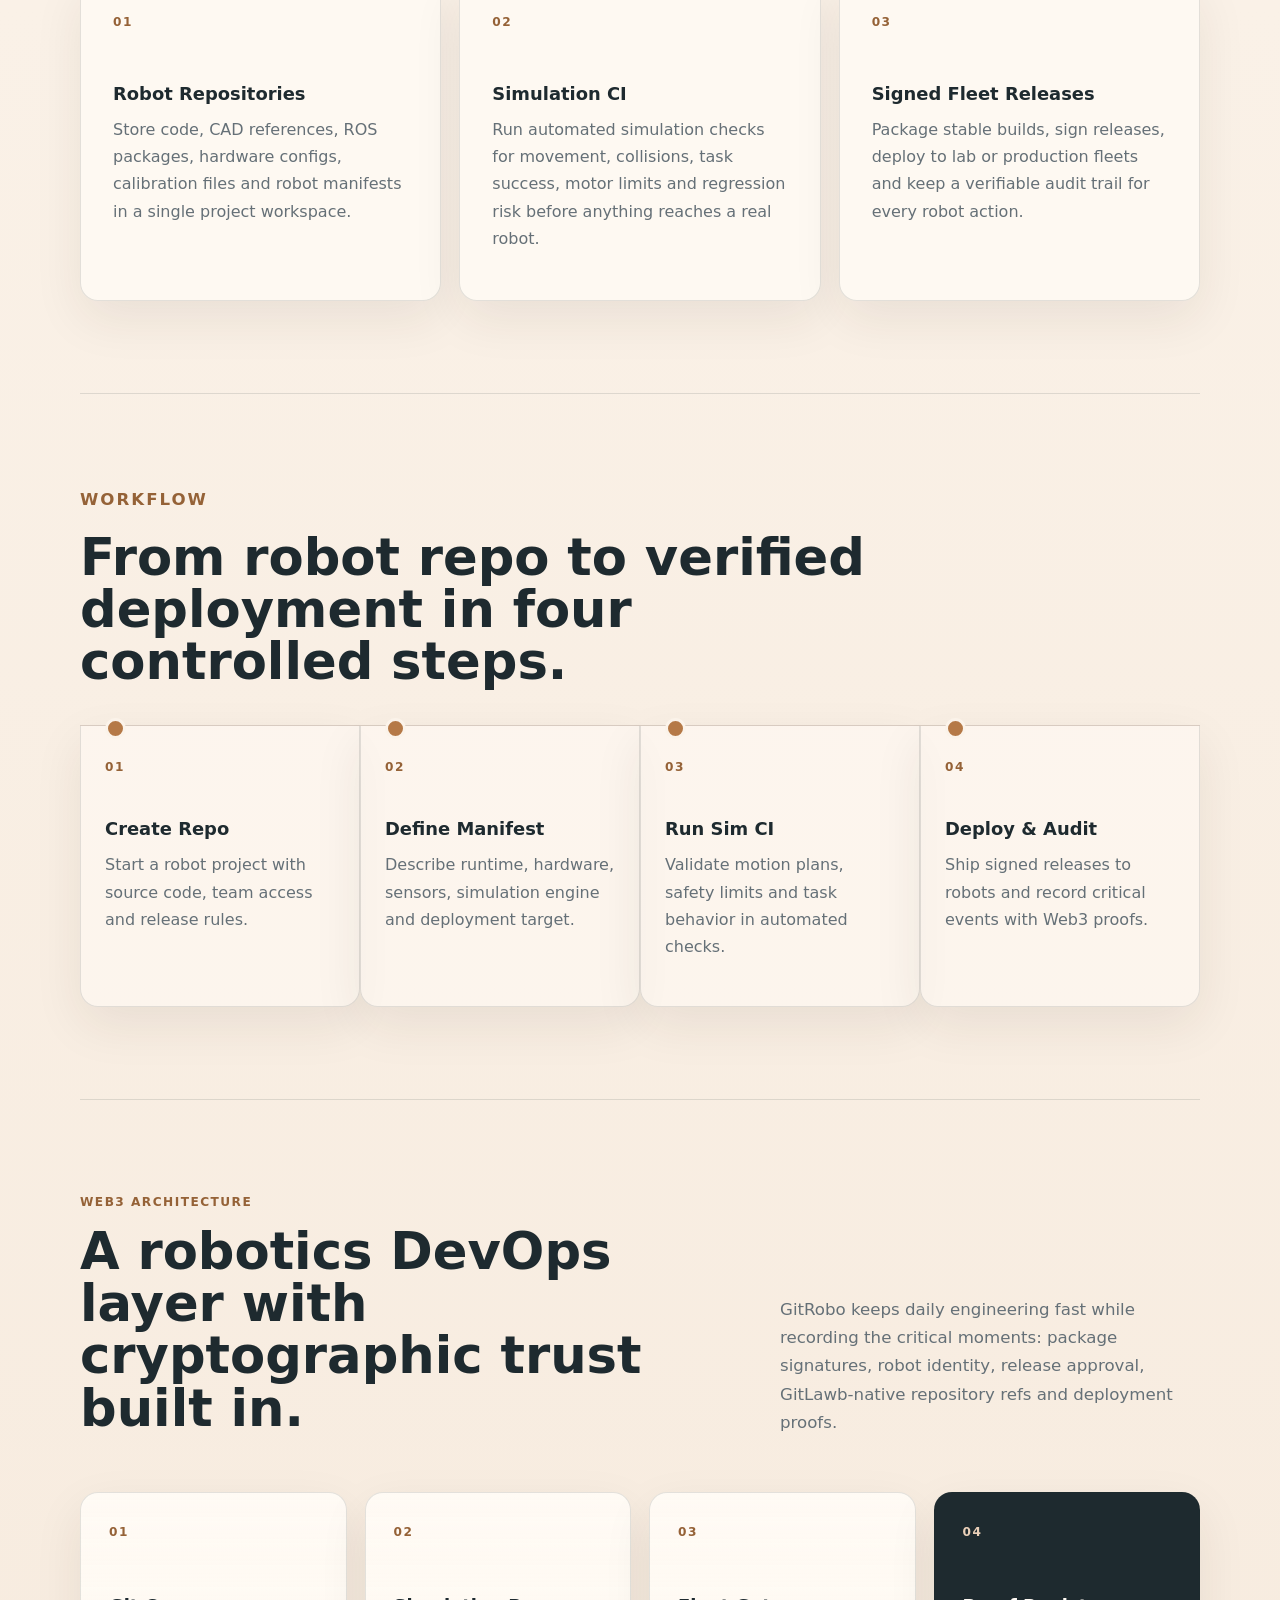
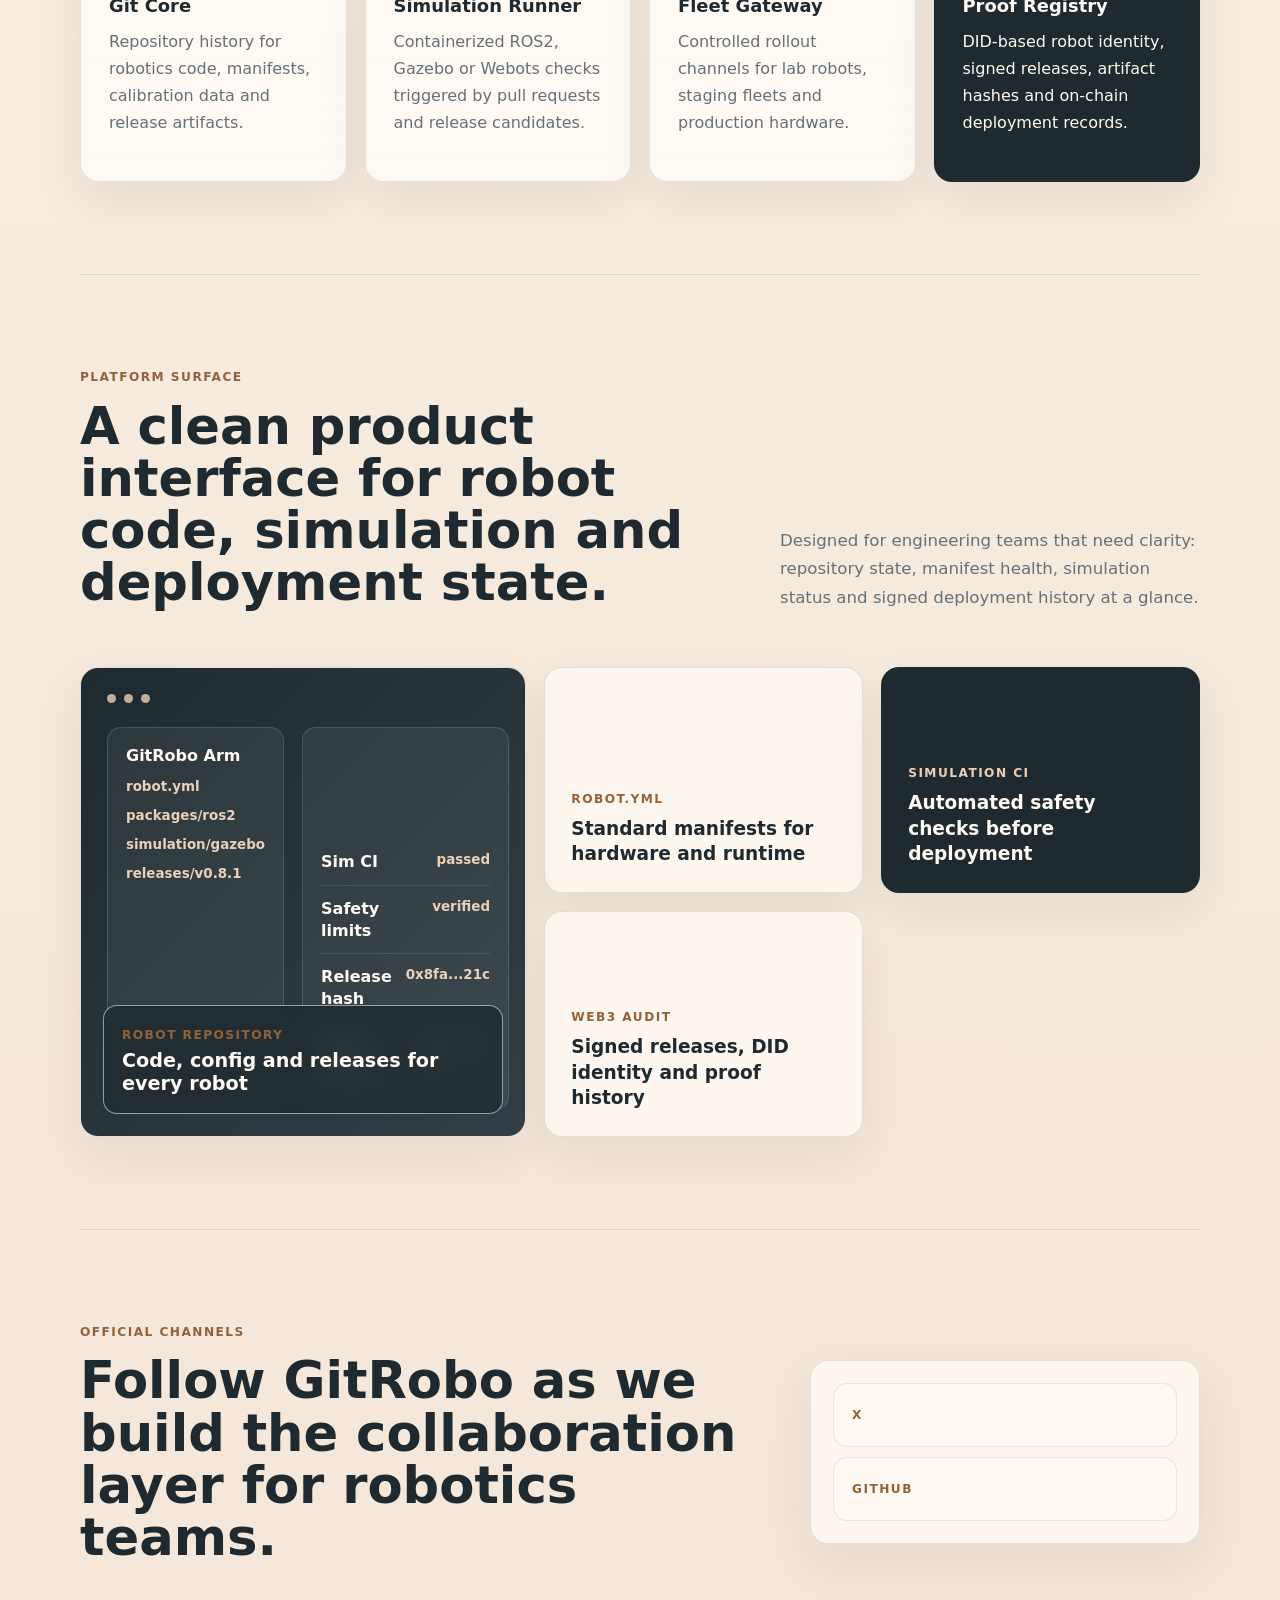
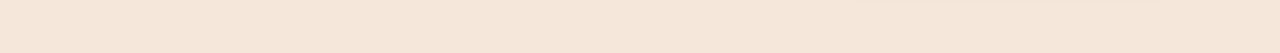
==== commit 93d58874: "." ====
--- a/index.html
+++ b/index.html
@@ -24,13 +24,13 @@
         <a href="#features">Stack</a>
         <a href="#process">Process</a>
         <a href="#architecture">Architecture</a>
-        <!-- <a href="app.html">Product</a> -->
+        <a href="/app">Product</a>
         <a href="#contact">Contact</a>
       </nav>
 
-      <!-- <a class="button button--small button--primary" href="app.html"
+      <a class="button button--small button--primary" href="/app"
         >View Demo</a
-      > -->
+      >
     </header>
 
     <main>
@@ -46,9 +46,9 @@
             verifiable Web3 audit layer.
           </p>
           <div class="hero__actions" aria-label="GitRobo actions">
-            <!-- <a class="button button--primary" href="app.html"
+            <a class="button button--primary" href="/app"
               >Open Product Demo</a
-            > -->
+            >
             <a class="button button--secondary" href="#overview"
               >Explore Platform</a
             >
@@ -301,7 +301,6 @@
           rel="noreferrer"
         >
           <span>X</span>
-          <!-- <strong>@GitRoboHQ</strong> -->
         </a>
         <a
           class="social-link"
@@ -310,7 +309,6 @@
           rel="noreferrer"
         >
           <span>GitHub</span>
-          <!-- <strong>GitRoboHQ</strong> -->
         </a>
       </div>
     </footer>
